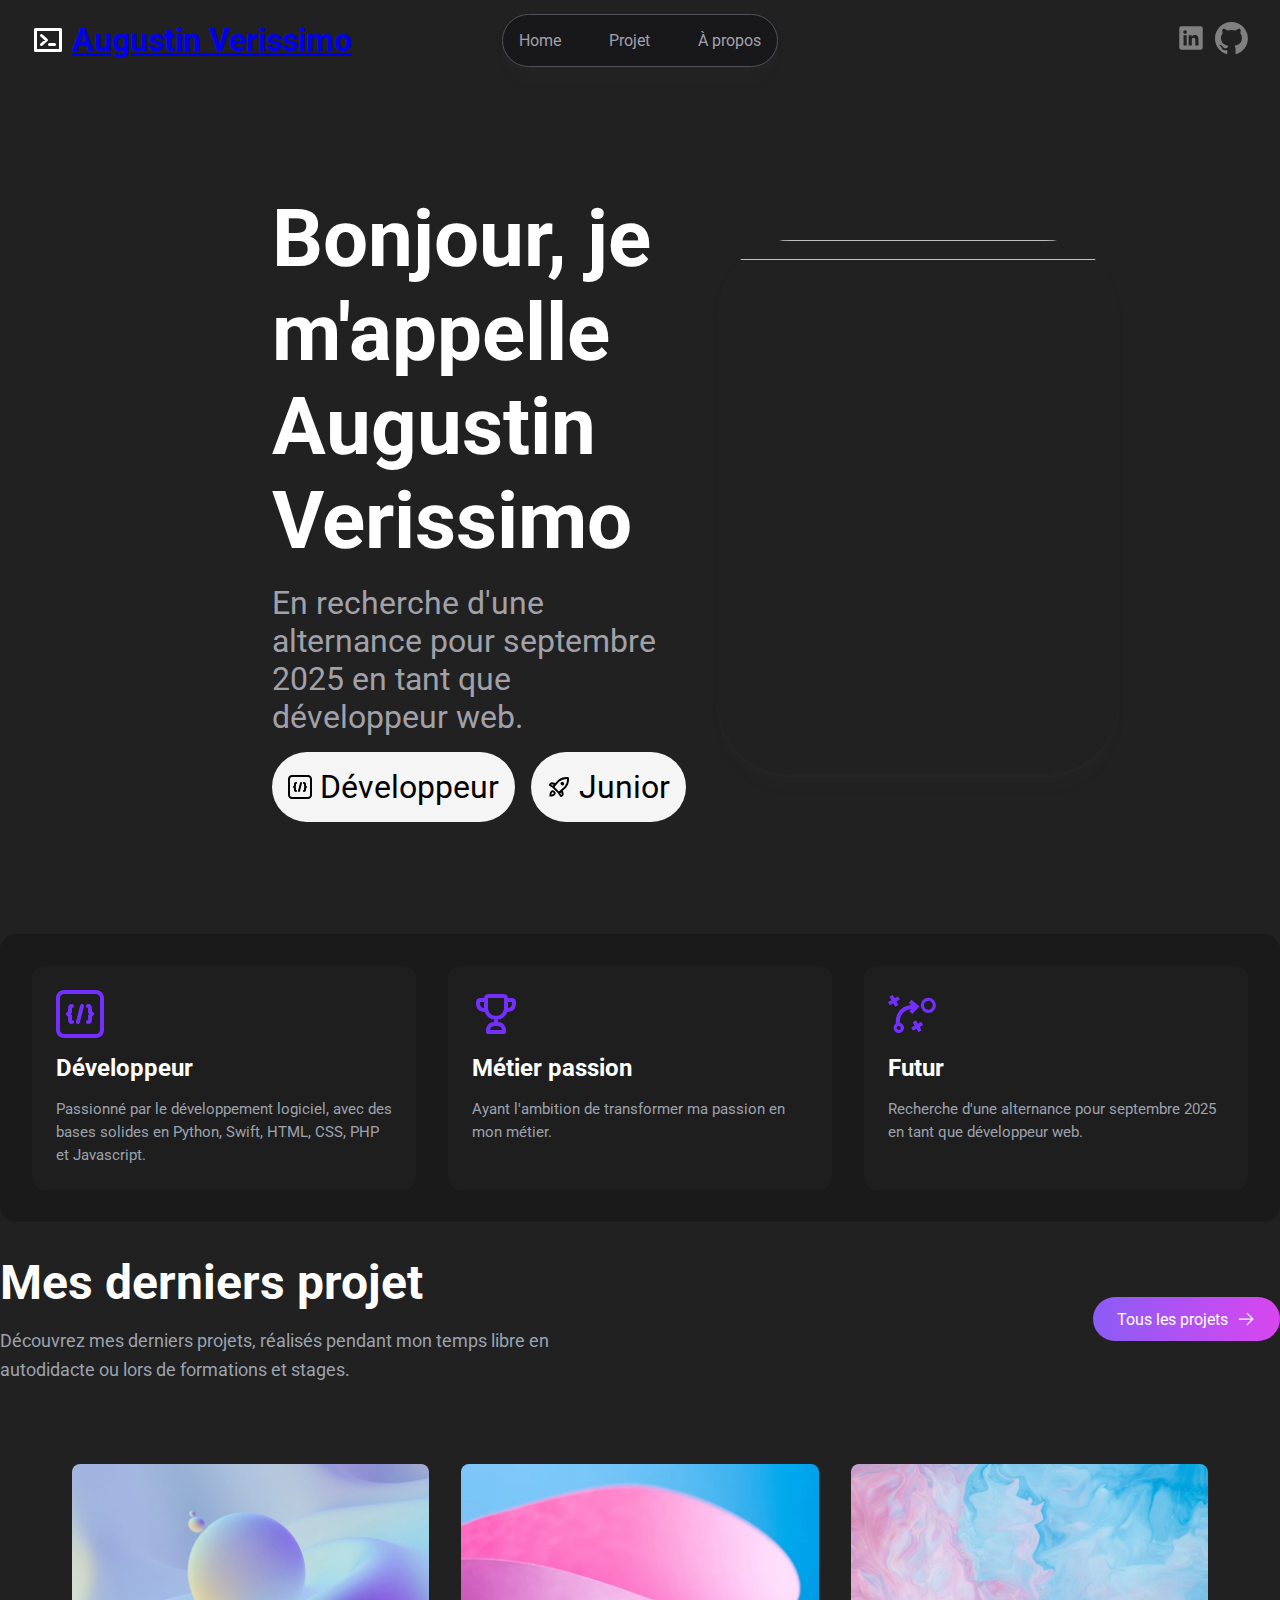
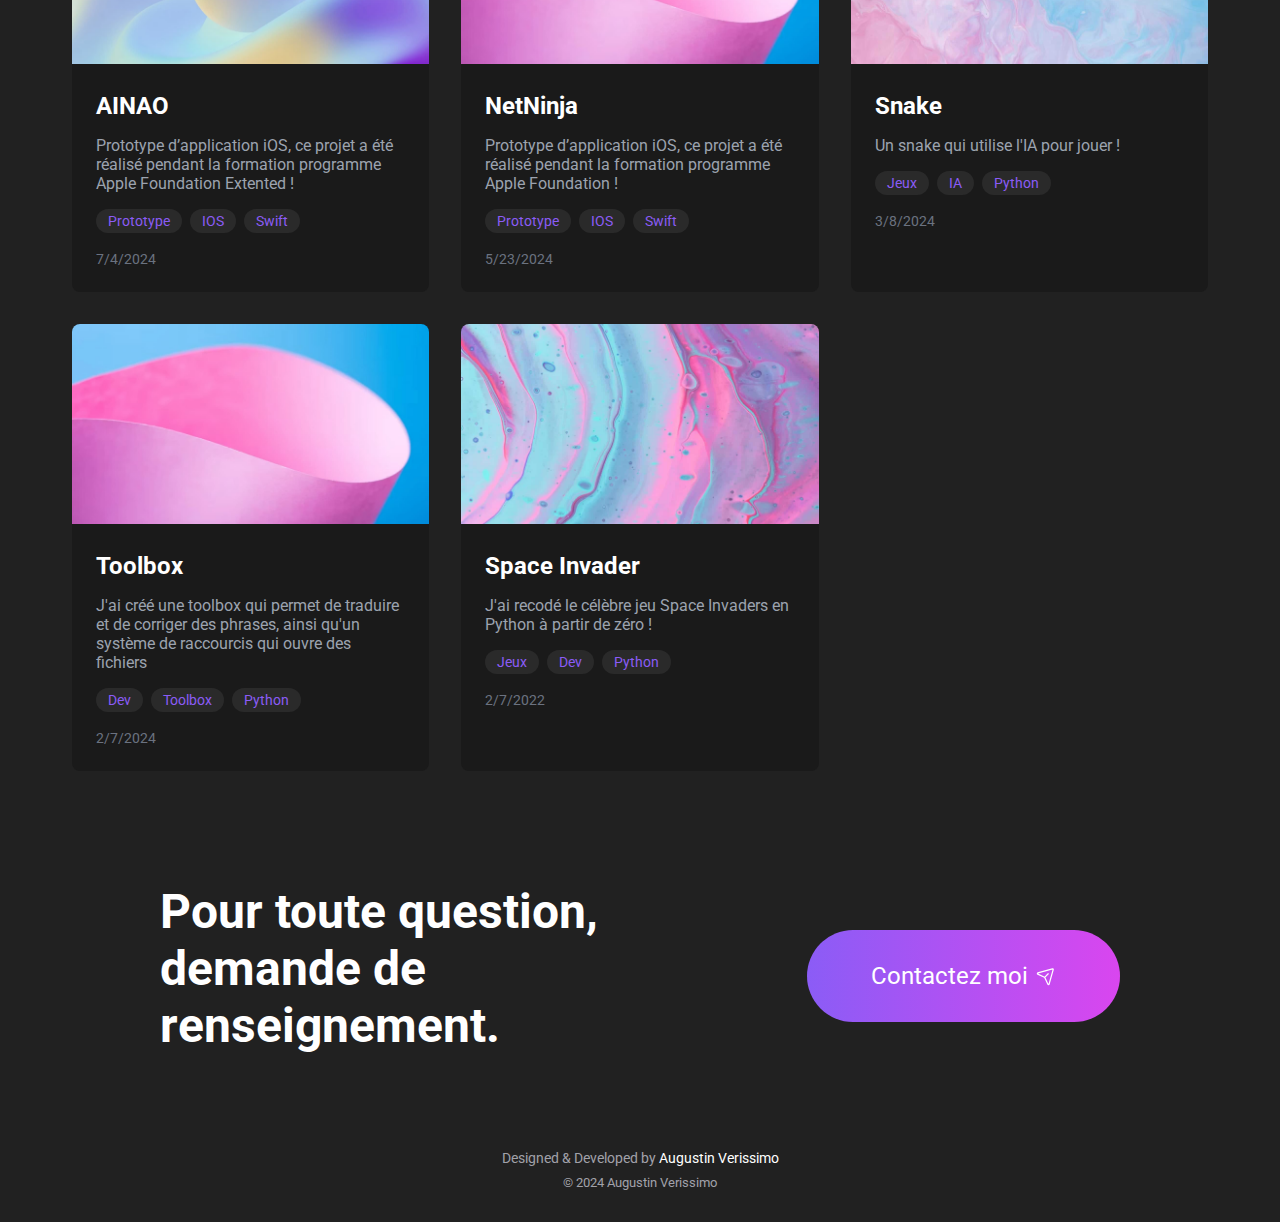
==== index.html @ 098df2f4 "Update index.html" ====
<!DOCTYPE html>
<html lang="fr">

<head>
    <meta charset="UTF-8">
    <meta name="viewport" content="width=device-width, initial-scale=1.0">
    <title>Augustin Verissimo</title>
    <link rel="icon" href="./asset/icon/terminal.svg"/>
    <link rel="stylesheet" href="./style/style.css">
    <link rel="stylesheet" href="./style/index.css">
    <link rel="preconnect" href="https://fonts.googleapis.com">
    <link rel="preconnect" href="https://fonts.gstatic.com" crossorigin>
    <meta name="google-site-verification" content="KGHOim7Q3LKawdZqn8INXHErauYiM8EXMqa62Ym7bcI" />
    <link
        href="https://fonts.googleapis.com/css2?family=Roboto:ital,wght@0,100;0,300;0,400;0,500;0,700;0,900;1,100;1,300;1,400;1,500;1,700;1,900&display=swap"
        rel="stylesheet">
    <script defer src="https://cloud.umami.is/script.js" data-website-id="8d5bf121-5ecd-46f1-9f5b-d07d9f88f7a4"></script>
</head>

<body>
    <nav>
        <div class="nav-name">
            <img src="./asset/icon/terminal.svg" alt="Terminal Icon">
            <a href="/" data-umami-event="click_logo"><h1>Augustin Verissimo</h1></a>
        </div>
        <div class="nav-item" id="nav-item">
            <a href="/" class="nav-link" data-umami-event="nav_click" data-umami-event-value="home">Home</a>
            <a href="projects.html" class="nav-link" data-umami-event="nav_click" data-umami-event-value="projects">Projet</a>
            <a href="about.html" class="nav-link" data-umami-event="nav_click" data-umami-event-value="about">À propos</a>
        </div>
        <div class="nav-social">
            <a href="https://www.linkedin.com/in/augustin-verissimo-a48b95231/" target="_blank" data-umami-event="click_linkedin">
                <img src="./asset/icon/linkedin.svg" alt="Linkedin Icon">
            </a>
            <a href="https://github.com/gus5900000" target="_blank" data-umami-event="click_github">
                <img src="./asset/icon/github-mark.svg" alt="Github Icon">
            </a>
        </div>
    </nav>

    <header>
        <!-- En tête de la page -->
         <div class="header-text">
            <h1>Bonjour, je m'appelle Augustin Verissimo</h1>
            <p>En recherche d'une alternance pour septembre 2025 en tant que développeur web.</p>
            <div class="header-role">
                <div class="header-card">
                    <img src="./asset/icon/coding.svg" alt="Icon coding">
                    <p>Développeur</p>
                </div>
                <div class="header-card">
                    <img src="./asset/icon/rocket.svg" alt="Icon rocket">
                    <p>Junior</p>
                </div>
            </div>
         </div>
         <div class="header-profil">
            <img src="./asset/portrait.webp" alt="">
         </div>
    </header>

    <section>
        <!-- Section des qualités -->
        <div class="qualite">
            <div class="qualite-icon">
                <img src="./asset/icon/coding.svg" alt="Icon coding">
            </div>
            <div class="qualite-name">
                <h1>Développeur</h1>
            </div>
            <div class="qualite-desc">
                Passionné par le développement logiciel, avec des bases solides en Python, Swift, HTML, CSS, PHP et Javascript.
            </div>
        </div>

        <div class="qualite">
            <div class="qualite-icon">
                <img src="./asset/icon/trophy.svg" alt="Icon Trophée">
            </div>
            <div class="qualite-name">
                <h1>Métier passion</h1>
            </div>
            <div class="qualite-desc">
                Ayant l'ambition de transformer ma passion en mon métier.
            </div>
        </div>

        <div class="qualite">
            <div class="qualite-icon">
                <img src="./asset/icon/strategy-icon.svg" alt="">
            </div>
            <div class="qualite-name">
                <h1>Futur</h1>
            </div>
            <div class="qualite-desc">
                Recherche d'une alternance pour septembre 2025 en tant que développeur web.
            </div>
        </div>
    </section>

    <main>
        <!-- Section des projets -->
         <div class="project-head">
            <div class="projet-right">
                <h1>Mes derniers projet</h1>
                <p>Découvrez mes derniers projets, réalisés pendant mon temps libre en autodidacte ou lors de formations et stages.</p>
            </div>
            <div class="projet-left">
                <a href="projects.html" data-umami-event="view_all_projects">Tous les projets <svg xmlns="http://www.w3.org/2000/svg" width="40" height="40" viewBox="0 0 256 256" aria-hidden="true" stroke="currentcolor" fill="currentcolor" style="--size:1.2em" class="astro-patnjmll" data-astro-cid-patnjmll=""> <g data-astro-cid-patnjmll=""><path fill="none" stroke-linecap="round" stroke-linejoin="round" stroke-width="16" d="M40 128h176m-72-72 72 72-72 72"></path></g>  </svg></a>
            </div>
         </div>
         
         <div id="projects-container">
            <!-- Les projets seront injectés ici -->
         </div>
    </main>

    <aside>
        <!-- Section contact -->
         <div class="contact">
            <div class="contact-right">
                <h1>Pour toute question, demande de renseignement.</h1>
            </div>
            <div class="contact-left">
                <a href="mailto:augustin.verissimo@gmail.com" data-umami-event="click_contact">
                    Contactez moi
                    <svg xmlns="http://www.w3.org/2000/svg" width="40" height="40" viewBox="0 0 256 256" aria-hidden="true" stroke="currentcolor" fill="currentcolor" style="--size:1.2em" class="astro-patnjmll" data-astro-cid-patnjmll=""> <g data-astro-cid-patnjmll=""><path fill="none" stroke-linecap="round" stroke-linejoin="round" stroke-width="16" d="M210.3 35.9 23.9 88.4a8 8 0 0 0-1.2 15l85.6 40.5a7.8 7.8 0 0 1 3.8 3.8l40.5 85.6a8 8 0 0 0 15-1.2l52.5-186.4a7.9 7.9 0 0 0-9.8-9.8Zm-99.4 109.2 45.2-45.2"></path></g>  </svg>  </a>
            </div>
         </div>
    </aside>

    <footer>
        <div class="footer-content">
            <div class="footer-text">
                Designed & Developed by <a href="https://github.com/gus5900000" class="footer-link"
                    target="_blank" data-umami-event="click_footer">Augustin Verissimo</a>
            </div>
            <div class="footer-copyright">
                &copy; 2024 Augustin Verissimo
            </div>
        </div>
    </footer>

    <script src="./script/project.js"></script>
    <script src="./script/script.js"></script>
    
</body>

</html>
---- style/style.css ----
* {
    margin: 0;
    padding: 0;
    box-sizing: border-box;
}

body {
    background-color: #212121;
    color: #fff;
    font-family: "Roboto", sans-serif;
}

nav {
    display: flex;
    align-items: center;
    justify-content: space-between; 
    flex-direction: row;
    height: 5rem;
    padding: 0 2rem;
    position: relative; 
}

.nav-name {
    display: flex;
    flex-direction: row;
    align-items: center;
    margin-right: auto; 
    gap: 0.5rem;
}

.nav-name img {
    filter: invert(100%);
    height: 2rem;
}

.nav-item {
    position: absolute;
    left: 50%;
    transform: translateX(-50%); 
    display: flex;
    flex-direction: row;
    gap: 3rem;
    border: 1px solid transparent;
    border-radius:  5rem;
    border-color: #52525B;
    padding: 1rem;
    background-color: #18181B;
    transition: box-shadow 0.3s ease;
    box-shadow: 
    0px 16px 10px rgba(82, 82, 91, 0.03),
    0px 7px 7px rgba(82, 82, 91, 0.05),  
    0px 2px 4px rgba(82, 82, 91, 0.06);  
}

.nav-item a {
    text-decoration: none;
    color: #A1A1AA;
    transition:transform 0.3s ease, color 0.3s ease;
}


.nav-item a:hover {
    transform: scale(1.1);
    color: #fff;
}

.nav-social {
    margin-left: auto;
    display: flex;
    gap: 0.5rem;
}

.nav-social a  {
    text-decoration: none;
    transition:transform 0.3s ease, filter 0.3s ease;
    filter: invert(50%);
}

.nav-social a:hover {
    transform: scale(1.1);
    filter: invert(100%);
}

.nav-social img {
    height: 2rem;
}

footer {
    color: #A1A1AA;
    padding: 2rem 0;
    text-align: center; 
}

.footer-content {
    max-width: 1200px;
    margin: 0 auto;
    display: flex;
    flex-direction: column;
    align-items: center;
    gap: 0.5rem;
  }
  
  .footer-text {
    font-size: 0.9rem;
  }
  
  .footer-link {
    color: #fff;
    text-decoration: none;
  }
  
  .footer-link:hover {
    text-decoration: underline;
  }
  
  .footer-copyright {
    font-size: 0.8rem;
  }
---- style/index.css ----
header {
    display: flex;
    align-items: center;
    justify-content: space-between; 
    gap: 2rem; 
    padding: 2rem;
    margin-left: 15rem;
    margin-right: 15rem;
    margin-top: 5rem;
}

.header-text {
    flex: 1; 
    display: flex;
    flex-direction: column; 
    gap: 1rem; 
}

.header-text h1 {
    max-width: 15ch;
    font-size: 5rem;
}

.header-text p {
    max-width: 35ch;
    font-size: 2rem;
    color: #A1A1AA;
}

.header-role {
    display: flex;
    gap: 1rem;
}

.header-card {
    display: flex;
    align-items: center;
    gap: 0.5rem; 
    padding: 1rem;
    background-color: #f5f5f5; 
    border-radius: 100px; 
}

.header-card p{
    color: #000;
}

.header-card img {
    width: 24px; 
    height: 24px;
}

.header-profil {
    flex-shrink: 0;
    width: 400px;
}

.header-profil img {
    width: 100%;
    height: auto;
    border-radius: 8px; 
    object-fit: cover;
    aspect-ratio: 3/4;
    object-position: top;
    border-radius: 4.5rem;
    box-shadow: 
    0px 16px 10px rgba(82, 82, 91, 0.03),
    0px 7px 7px rgba(82, 82, 91, 0.05),  
    0px 2px 4px rgba(82, 82, 91, 0.06);  

}



section {
    display: flex;
    justify-content: space-between;
    gap: 2rem;
    padding: 2rem;
    background-color: #1a1a1a;
    border-radius: 1rem;
    max-width: 90rem;
    margin: 0 auto;
    margin-top: 5rem;
}

.qualite {
    flex: 1;
    display: flex;
    flex-direction: column;
    gap: 1rem;
    padding: 1.5rem;
    background-color: #1e1e1e;
    border-radius: 0.75rem;
    transition: transform 0.3s ease;
}

.qualite:hover {
    transform: translateY(-5px);
}

.qualite-icon {
    width: 48px;
    height: 48px;
}

.qualite-icon img {
    width: 100%;
    height: 100%;
    filter: invert(37%) sepia(93%) saturate(7471%) hue-rotate(257deg) brightness(101%) contrast(101%);
}

.qualite-name h1 {
    color: white;
    font-size: 1.5rem;
    font-weight: bold;
    margin: 0;
}

.qualite-desc {
    color: #9ca3af;
    font-size: 0.95rem;
    line-height: 1.5;
}

main {
    padding-top: 2rem;
    max-width: 90rem;
    margin: 0 auto;
}

.project-head {
    display: flex;
    justify-content: space-between;
    align-items: center;
    gap: 2rem;
    margin-bottom: 3rem;
}

.projet-right {
    flex: 1; /* Prend l'espace disponible */
}

.projet-right h1 {
    font-size: 3rem;
    color: white;
    margin: 0 0 1rem 0;
}

.projet-right p {
    color: #9ca3af; /* Gris clair pour le texte */
    font-size: 1.1rem;
    line-height: 1.6;
    max-width: 600px; /* Limite la largeur du texte */
}

.projet-left a {
    display: flex;
    align-items: center;
    gap: 0.5rem;
    padding: 0.75rem 1.5rem;
    background: linear-gradient(to right, #8b5cf6, #d946ef); /* Dégradé violet-rose */
    color: white;
    text-decoration: none;
    border-radius: 100px; /* Coins très arrondis */
    font-size: 1rem;
    transition: all 0.3s ease;
}

.projet-left a:hover {
    transform: translateY(-2px);
    box-shadow: 0 4px 12px rgba(139, 92, 246, 0.3);
}

.projet-left svg {
    width: 20px;
    height: 20px;
    transition: transform 0.3s ease;
}

.projet-left a:hover svg {
    transform: translateX(5px);
}


.projects-grid {
    display: grid;
    grid-template-columns: repeat(auto-fill, minmax(300px, 1fr));
    gap: 2rem;
    padding: 2rem;
    justify-content: center;
    margin: auto;
    max-width: 1200px; 
    pointer-events: none;

}

.project-card {
    background: #1a1a1a;
    border-radius: 0.5rem;
    overflow: hidden;
    transition: transform 0.3s ease;
}

.project-card:hover {
    transform: translateY(-5px);
}

.project-image img {
    width: 100%;
    height: 200px;
    object-fit: cover;
}

.project-content {
    padding: 1.5rem;
}

.project-content h3 {
    color: white;
    margin: 0 0 1rem;
    font-size: 1.5rem;
}

.project-content p {
    color: #9ca3af;
    margin-bottom: 1rem;
}

.project-tags {
    display: flex;
    gap: 0.5rem;
    flex-wrap: wrap;
    margin-bottom: 1rem;
}

.tag {
    background: #2a2a2a;
    color: #8b5cf6;
    padding: 0.25rem 0.75rem;
    border-radius: 100px;
    font-size: 0.875rem;
}

time {
    color: #6b7280;
    font-size: 0.875rem;
}



.contact {
    display: flex;
    justify-content: space-between;
    align-items: center;
    gap: 2rem;
    margin-bottom: 3rem;
    margin-left: 10rem;
    margin-right: 10rem;
    margin-top: 5rem;
}

.contact-right {
    flex: 1; 
}

.contact-right h1 {
    font-size: 3rem;
    color: white;
    margin: 0 0 1rem 0;
    max-width: 700px;
}

.contact-left a {
    display: flex;
    align-items: center;
    gap: 0.5rem;
    padding: 2rem 4rem;
    background: linear-gradient(to right, #8b5cf6, #d946ef);
    color: white;
    text-decoration: none;
    border-radius: 100px;
    font-size: 1.5rem;
    transition: all 0.3s ease;
}

.contact-left a:hover {
transform: translateY(-2px);
box-shadow: 0 4px 12px rgba(139, 92, 246, 0.3);
}

.contact-left svg {
width: 20px;
height: 20px;
transition: transform 0.3s ease; 
}

.contact-left a:hover svg {
transform: translateX(5px); 
}
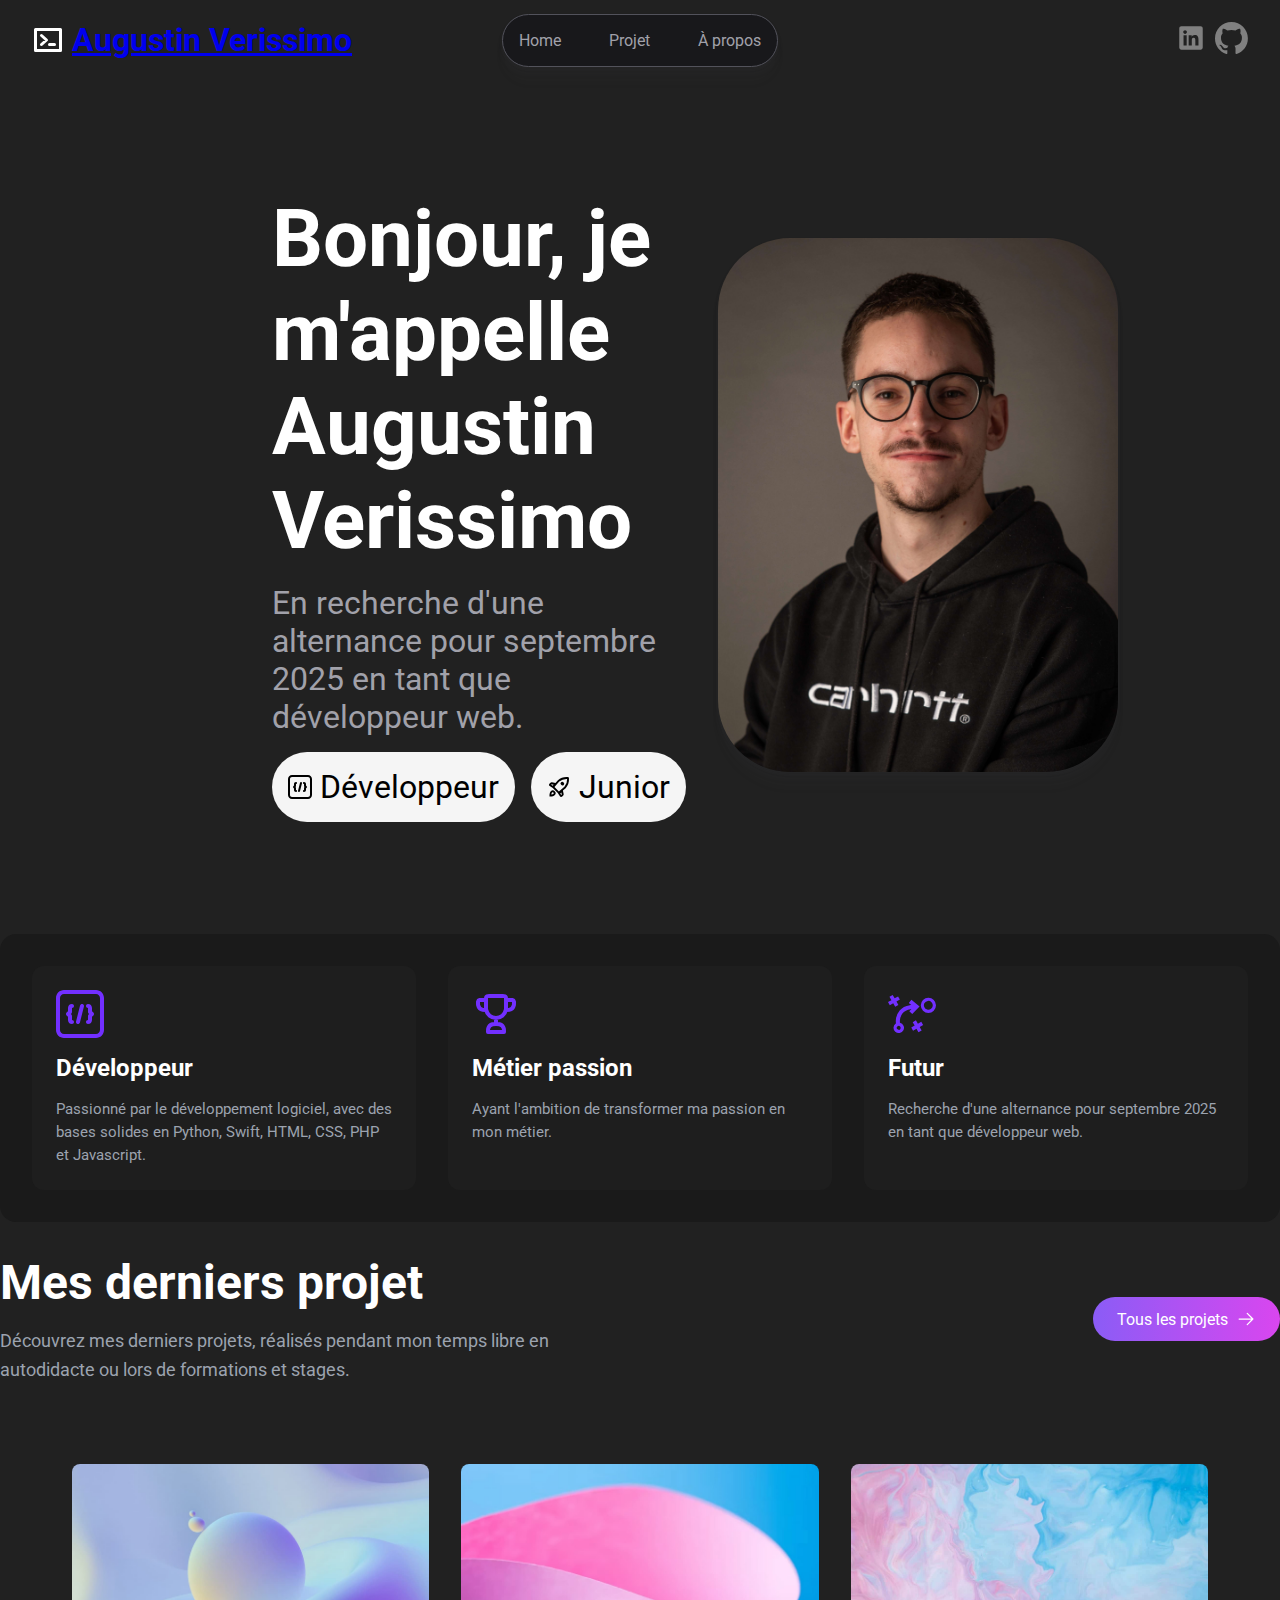
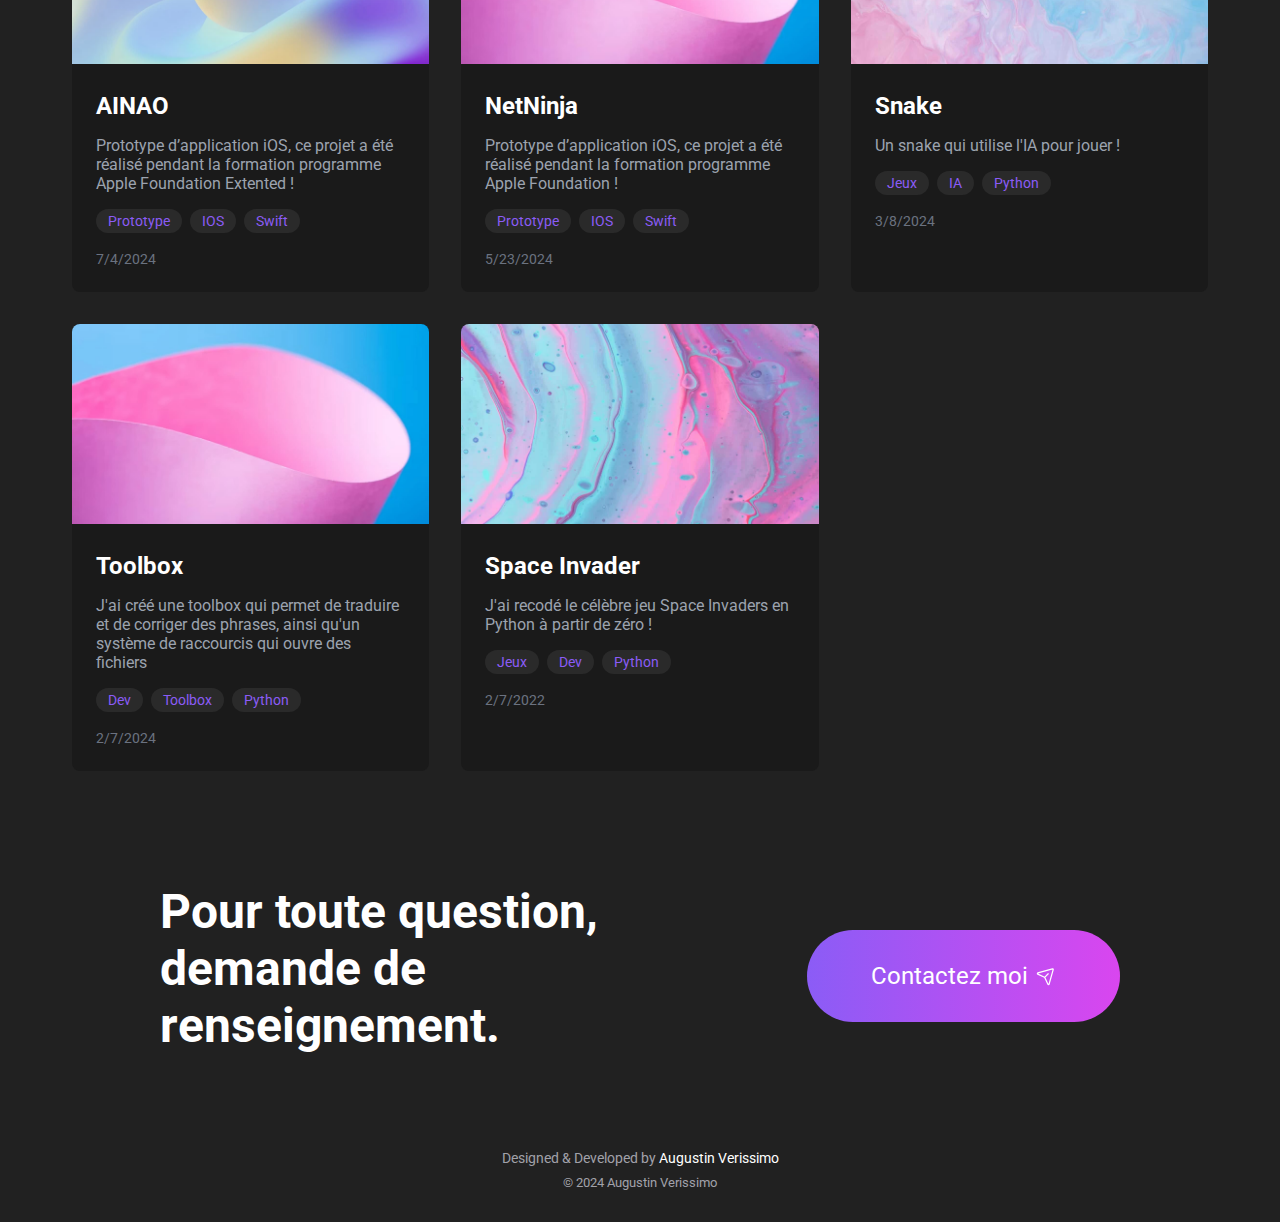
==== commit 2398c8fb: "SEO OPTIMISATION" ====
--- a/index.html
+++ b/index.html
@@ -5,12 +5,16 @@
     <meta charset="UTF-8">
     <meta name="viewport" content="width=device-width, initial-scale=1.0">
     <title>Augustin Verissimo</title>
-    <link rel="icon" href="./asset/icon/terminal.svg"/>
+    <link rel="icon" href="./asset/icon/terminal.ico"/>
     <link rel="stylesheet" href="./style/style.css">
     <link rel="stylesheet" href="./style/index.css">
     <link rel="preconnect" href="https://fonts.googleapis.com">
     <link rel="preconnect" href="https://fonts.gstatic.com" crossorigin>
     <meta name="google-site-verification" content="KGHOim7Q3LKawdZqn8INXHErauYiM8EXMqa62Ym7bcI" />
+    <meta name="description" content="Portfolio d'Augustin Verissimo, développeur web en recherche d'alternance pour septembre 2025. Découvrez mes projets, compétences et parcours.">
+    <meta name="keywords" content="Augustin Verissimo, développeur web, portfolio, alternance, HTML, CSS, JavaScript, Python, Swift, PHP">
+    <meta name="author" content="Augustin Verissimo">
+
     <link
         href="https://fonts.googleapis.com/css2?family=Roboto:ital,wght@0,100;0,300;0,400;0,500;0,700;0,900;1,100;1,300;1,400;1,500;1,700;1,900&display=swap"
         rel="stylesheet">
@@ -18,7 +22,7 @@
 </head>
 
 <body>
-    <nav>
+    <nav aria-label="Navigation principale">
         <div class="nav-name">
             <img src="./asset/icon/terminal.svg" alt="Terminal Icon">
             <a href="/" data-umami-event="click_logo"><h1>Augustin Verissimo</h1></a>
@@ -55,7 +59,7 @@
             </div>
          </div>
          <div class="header-profil">
-            <img src="./asset/portrait.webp" alt="">
+            <img src="./asset/portrait.jpg" alt="Photo d'Augustin Verissimo">
          </div>
     </header>
 
@@ -87,7 +91,7 @@
 
         <div class="qualite">
             <div class="qualite-icon">
-                <img src="./asset/icon/strategy-icon.svg" alt="">
+                <img src="./asset/icon/strategy-icon.svg" alt="Icône stratégie">
             </div>
             <div class="qualite-name">
                 <h1>Futur</h1>
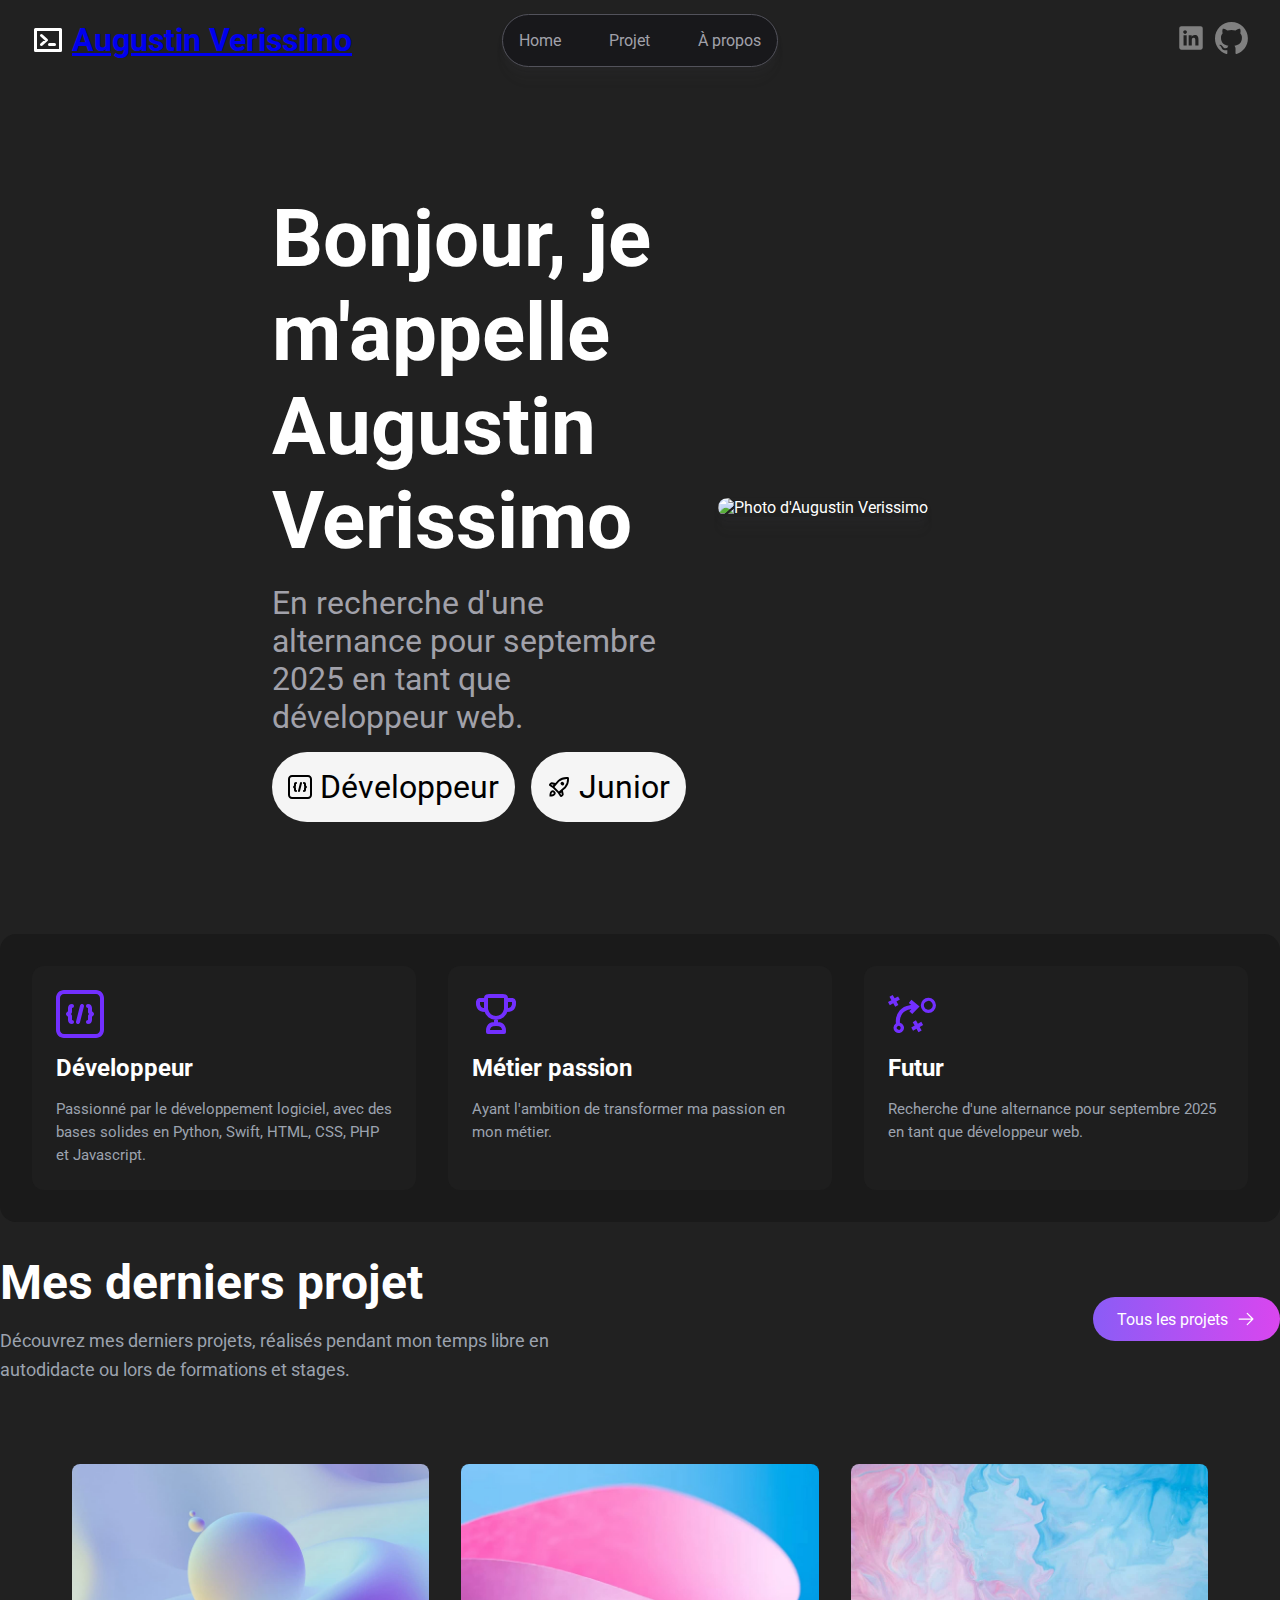
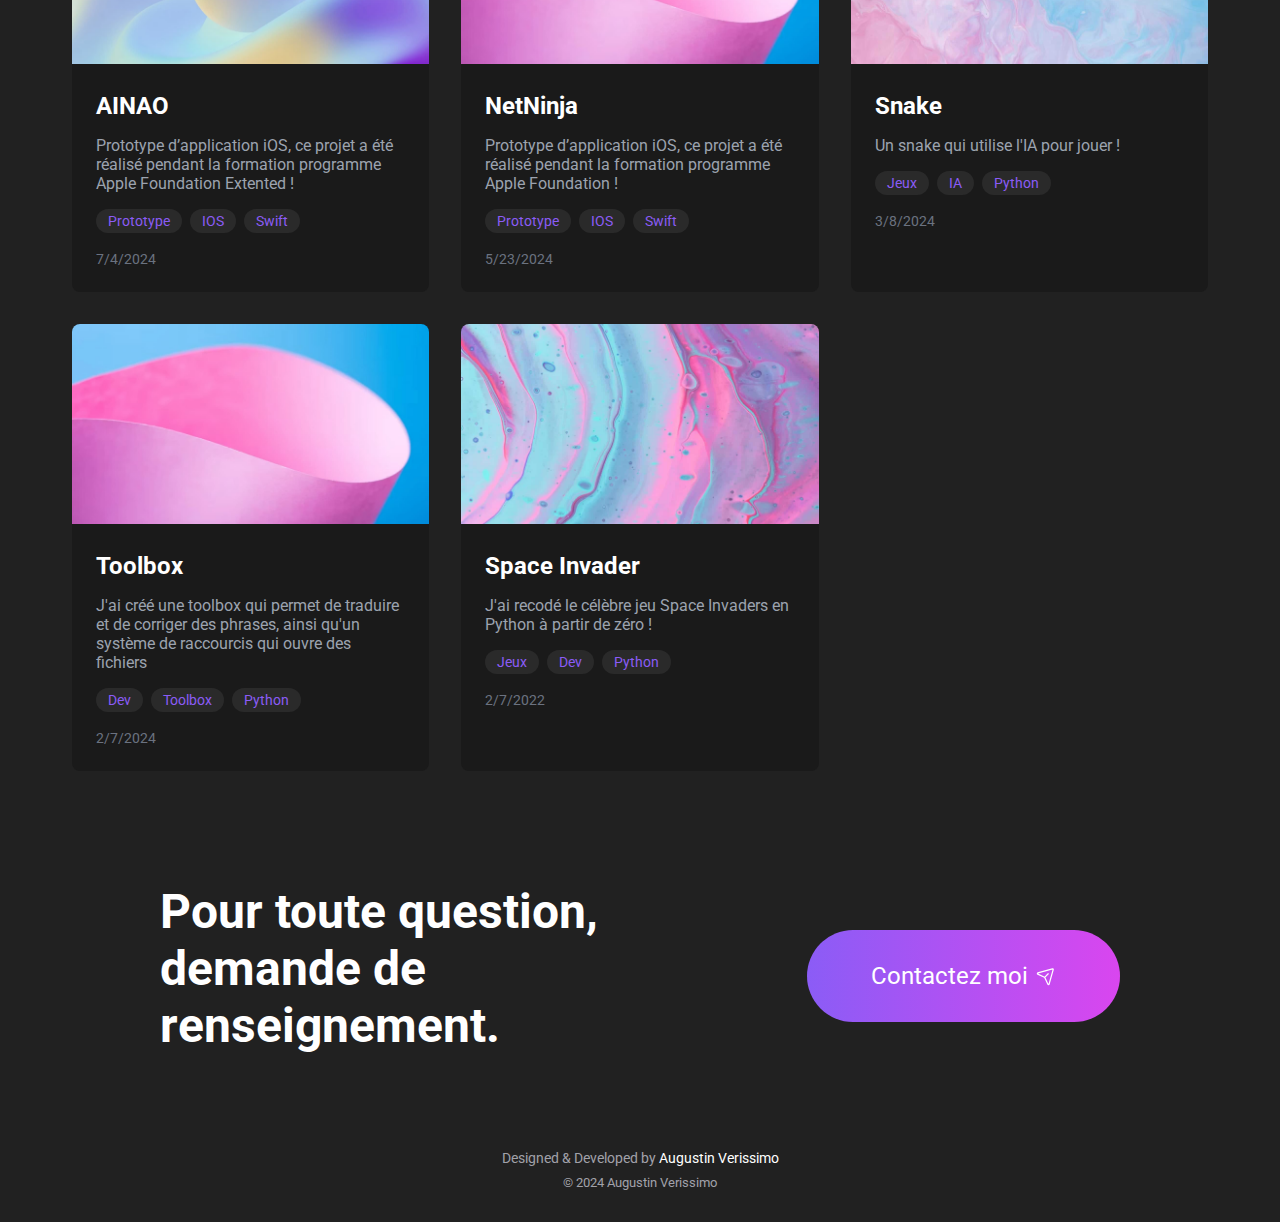
==== commit 7d7d3524: "Optimisation Photo" ====
--- a/index.html
+++ b/index.html
@@ -59,7 +59,7 @@
             </div>
          </div>
          <div class="header-profil">
-            <img src="./asset/portrait.jpg" alt="Photo d'Augustin Verissimo">
+            <img src="./asset/portrait.webp" alt="Photo d'Augustin Verissimo">
          </div>
     </header>
 
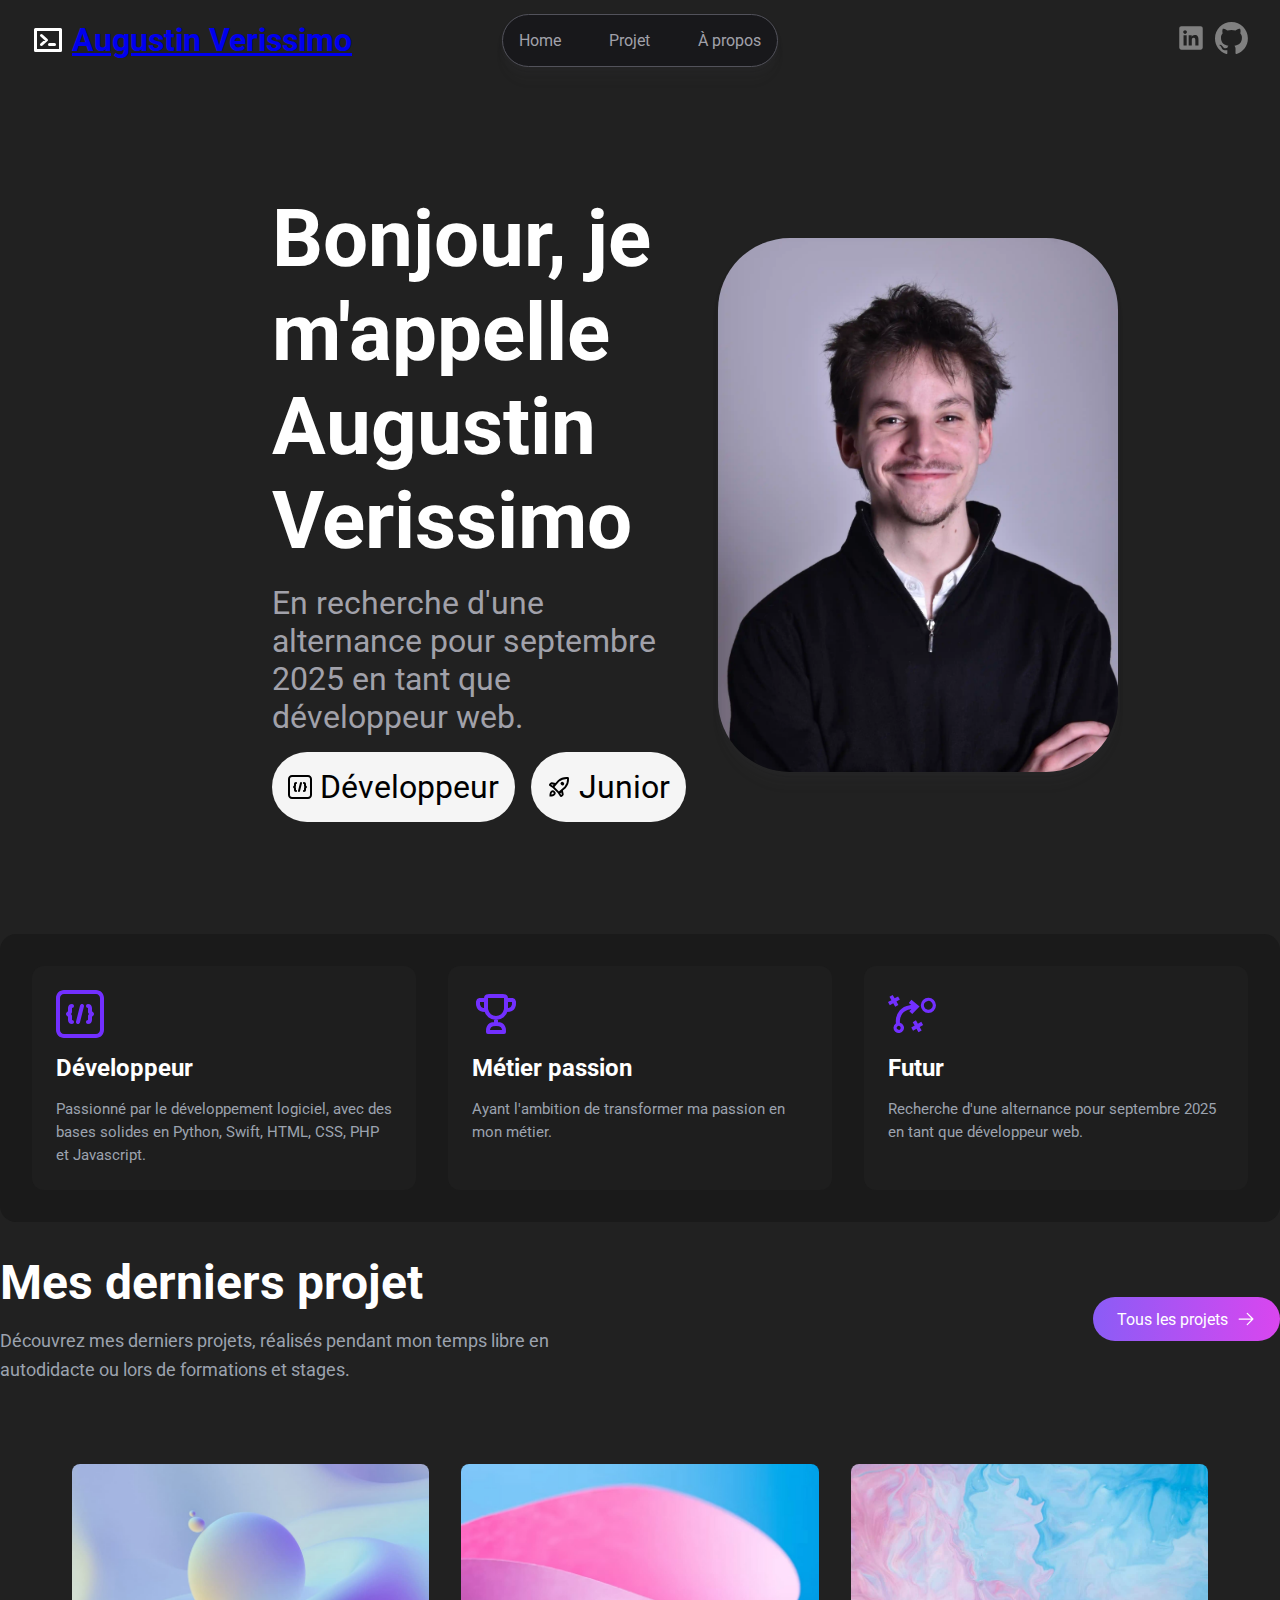
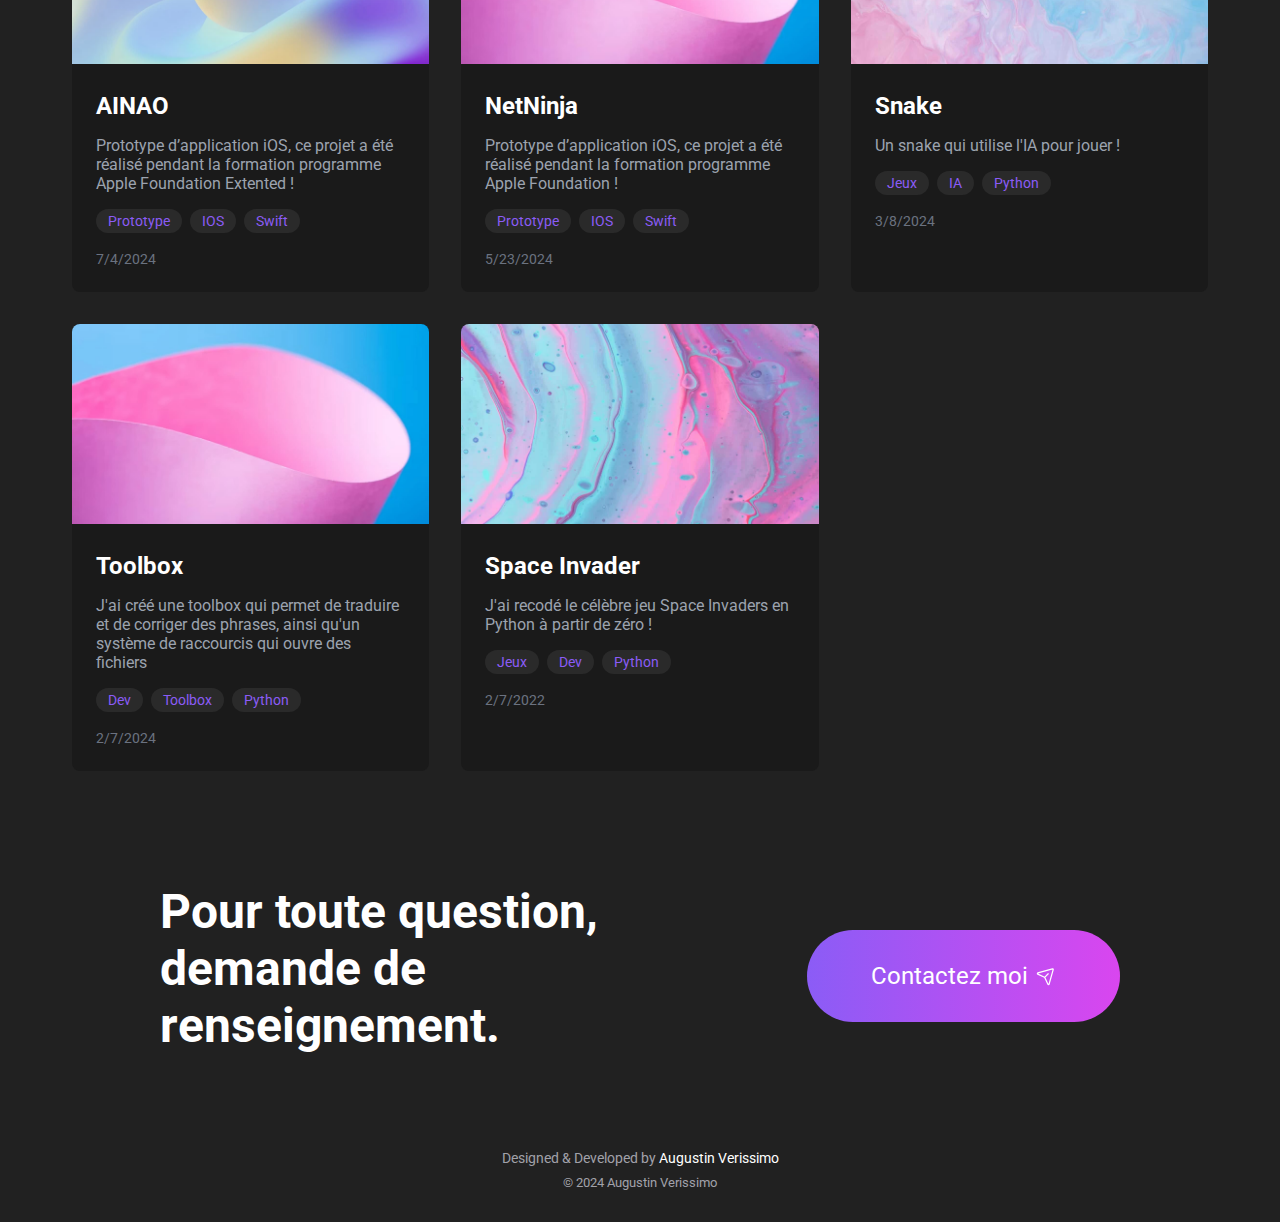
==== commit e860c81d: "Ajust SEO" ====
--- a/index.html
+++ b/index.html
@@ -5,7 +5,7 @@
     <meta charset="UTF-8">
     <meta name="viewport" content="width=device-width, initial-scale=1.0">
     <title>Augustin Verissimo</title>
-    <link rel="icon" href="./asset/icon/terminal.ico"/>
+    <link rel="icon" href="./asset/icon/terminal.svg"/>
     <link rel="stylesheet" href="./style/style.css">
     <link rel="stylesheet" href="./style/index.css">
     <link rel="preconnect" href="https://fonts.googleapis.com">
@@ -14,10 +14,12 @@
     <meta name="description" content="Portfolio d'Augustin Verissimo, développeur web en recherche d'alternance pour septembre 2025. Découvrez mes projets, compétences et parcours.">
     <meta name="keywords" content="Augustin Verissimo, développeur web, portfolio, alternance, HTML, CSS, JavaScript, Python, Swift, PHP">
     <meta name="author" content="Augustin Verissimo">
-
-    <link
-        href="https://fonts.googleapis.com/css2?family=Roboto:ital,wght@0,100;0,300;0,400;0,500;0,700;0,900;1,100;1,300;1,400;1,500;1,700;1,900&display=swap"
-        rel="stylesheet">
+    <link href="https://fonts.googleapis.com/css2?family=Roboto:wght@400;700&display=swap" rel="stylesheet">
+    <meta name="theme-color" content="#212121">
+    <link rel="preload" as="image" href="./asset/portrait.webp">
+    <meta property="og:title" content="Augustin Verissimo - Développeur Web">
+    <meta property="og:description" content="Portfolio d'Augustin Verissimo, développeur web en recherche d'alternance">
+    <meta property="og:image" content="./asset/portrait.webp">
     <script defer src="https://cloud.umami.is/script.js" data-website-id="8d5bf121-5ecd-46f1-9f5b-d07d9f88f7a4"></script>
 </head>
 
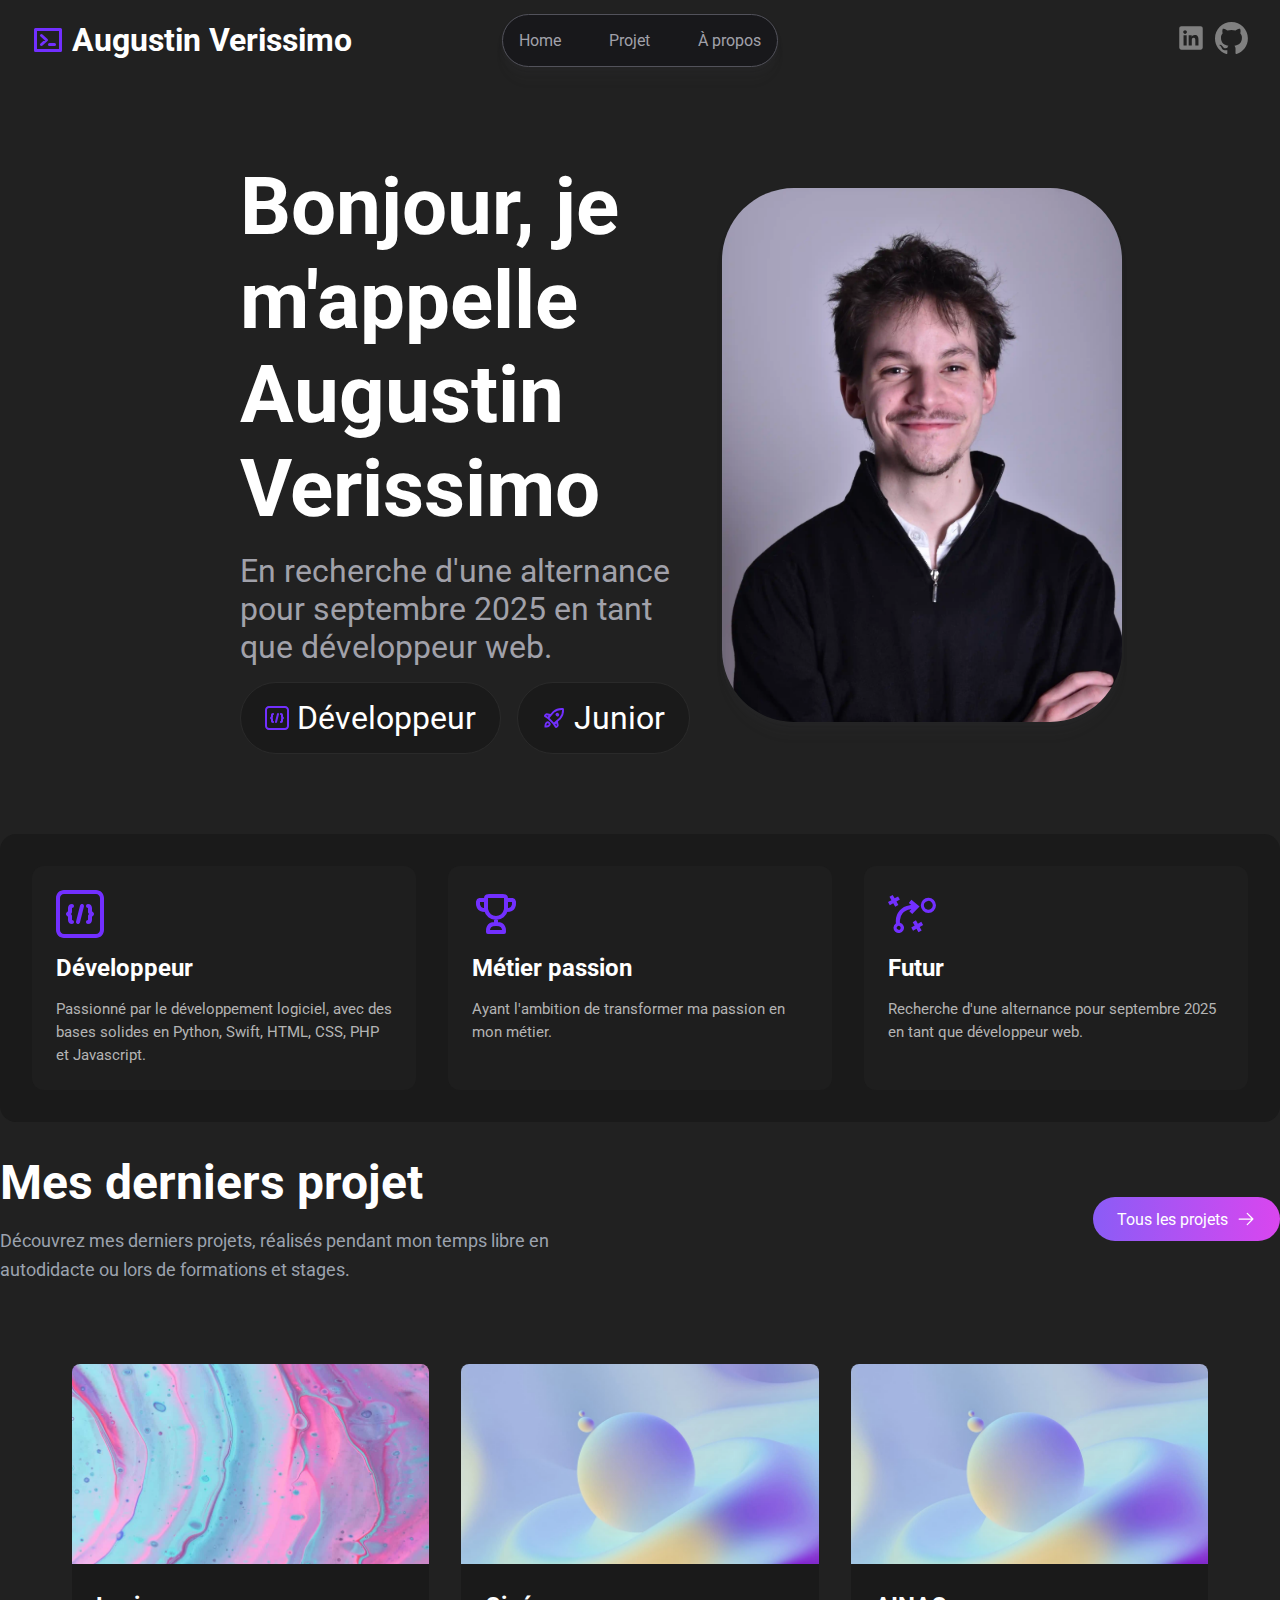
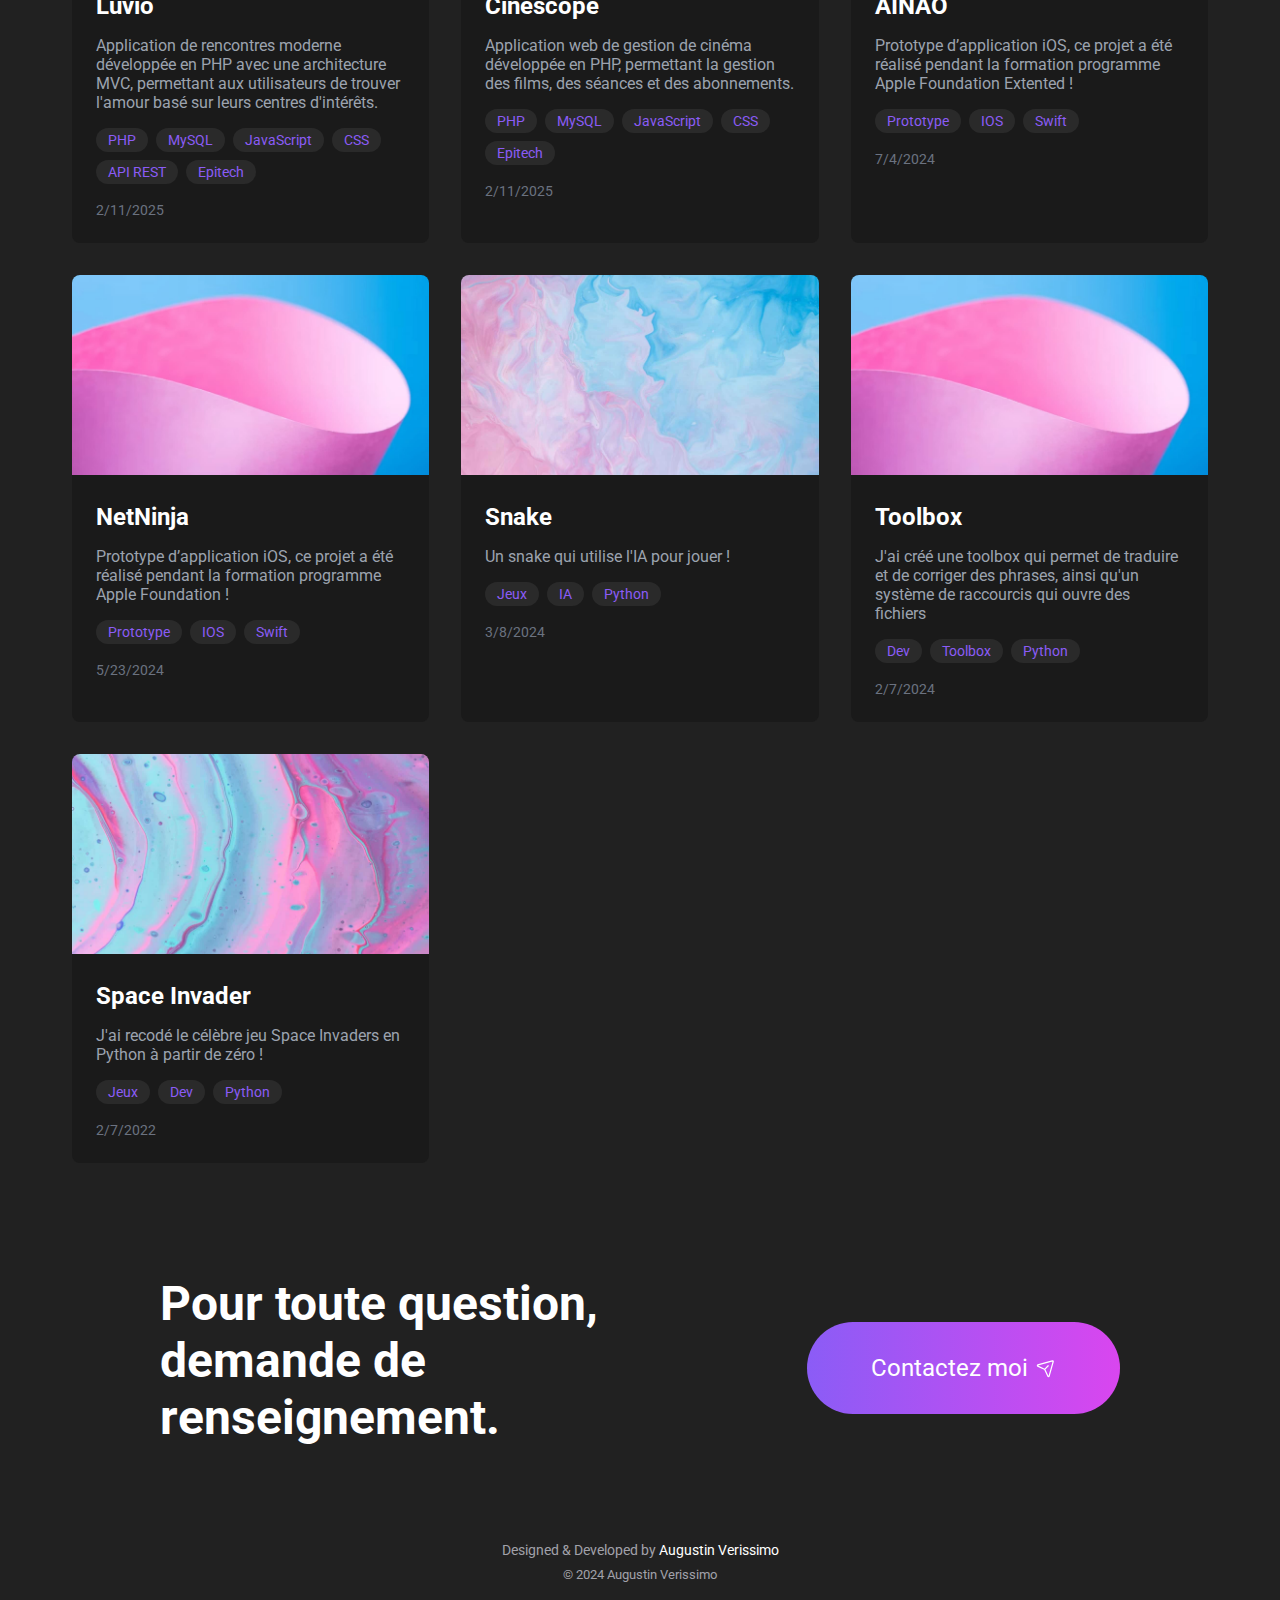
==== commit 187036d4: "optimize SEO" ====
--- a/index.html
+++ b/index.html
@@ -4,7 +4,7 @@
 <head>
     <meta charset="UTF-8">
     <meta name="viewport" content="width=device-width, initial-scale=1.0">
-    <title>Augustin Verissimo</title>
+    <title>Augustin Verissimo - Portfolio</title>
     <link rel="icon" href="./asset/icon/terminal.svg"/>
     <link rel="stylesheet" href="./style/style.css">
     <link rel="stylesheet" href="./style/index.css">
--- a/style/style.css
+++ b/style/style.css
@@ -13,55 +13,64 @@
 nav {
     display: flex;
     align-items: center;
-    justify-content: space-between; 
+    justify-content: space-between;
     flex-direction: row;
     height: 5rem;
     padding: 0 2rem;
-    position: relative; 
+    position: relative;
 }
+
 
 .nav-name {
     display: flex;
     flex-direction: row;
     align-items: center;
-    margin-right: auto; 
+    margin-right: auto;
     gap: 0.5rem;
 }
 
+.nav-name a {
+    text-decoration: none;
+    color: #fff;
+}
+
 .nav-name img {
-    filter: invert(100%);
+    filter: invert(37%) sepia(93%) saturate(7471%) hue-rotate(257deg) brightness(101%) contrast(101%);
     height: 2rem;
 }
 
 .nav-item {
     position: absolute;
     left: 50%;
-    transform: translateX(-50%); 
+    transform: translateX(-50%);
     display: flex;
     flex-direction: row;
     gap: 3rem;
     border: 1px solid transparent;
-    border-radius:  5rem;
+    border-radius: 5rem;
     border-color: #52525B;
     padding: 1rem;
     background-color: #18181B;
     transition: box-shadow 0.3s ease;
-    box-shadow: 
-    0px 16px 10px rgba(82, 82, 91, 0.03),
-    0px 7px 7px rgba(82, 82, 91, 0.05),  
-    0px 2px 4px rgba(82, 82, 91, 0.06);  
+    box-shadow:
+        0px 16px 10px rgba(82, 82, 91, 0.03),
+        0px 7px 7px rgba(82, 82, 91, 0.05),
+        0px 2px 4px rgba(82, 82, 91, 0.06);
 }
 
 .nav-item a {
     text-decoration: none;
     color: #A1A1AA;
-    transition:transform 0.3s ease, color 0.3s ease;
+    transition: transform 0.3s ease, color 0.3s ease;
 }
-
 
 .nav-item a:hover {
     transform: scale(1.1);
     color: #fff;
+}
+
+.active {
+    color: #fff !important;
 }
 
 .nav-social {
@@ -70,9 +79,9 @@
     gap: 0.5rem;
 }
 
-.nav-social a  {
+.nav-social a {
     text-decoration: none;
-    transition:transform 0.3s ease, filter 0.3s ease;
+    transition: transform 0.3s ease, filter 0.3s ease;
     filter: invert(50%);
 }
 
@@ -88,7 +97,7 @@
 footer {
     color: #A1A1AA;
     padding: 2rem 0;
-    text-align: center; 
+    text-align: center;
 }
 
 .footer-content {
@@ -98,21 +107,80 @@
     flex-direction: column;
     align-items: center;
     gap: 0.5rem;
-  }
-  
-  .footer-text {
+}
+
+.footer-text {
     font-size: 0.9rem;
-  }
-  
-  .footer-link {
+}
+
+.footer-link {
     color: #fff;
     text-decoration: none;
-  }
-  
-  .footer-link:hover {
+}
+
+.footer-link:hover {
     text-decoration: underline;
-  }
-  
-  .footer-copyright {
+}
+
+.footer-copyright {
     font-size: 0.8rem;
-  }+}
+
+@media (max-width: 768px) {
+    nav {
+        flex-direction: column;
+        height: auto;
+        padding: 1rem;
+        gap: 1rem; 
+    }
+
+    .nav-name {
+        margin-right: 0;
+        width: 100%; 
+        justify-content: center; 
+    }
+
+    .nav-item {
+        position: static;
+        transform: none;
+        flex-wrap: wrap;
+        justify-content: center;
+        padding: 0.5rem;
+        gap: 1.5rem;
+        margin: 0.5rem 0; 
+    }
+
+    .nav-social {
+        margin-left: 0; 
+        width: 100%;
+        justify-content: center;
+    }
+
+    body {
+        font-size: 0.9rem;
+    }
+
+    .nav-name img {
+        height: 1.5rem;
+    }
+
+    .nav-item a {
+        font-size: 0.8rem;
+    }
+
+    .nav-social img {
+        height: 1.5rem;
+    }
+
+    .footer-content {
+        padding: 0 1rem;
+    }
+
+    .footer-text {
+        font-size: 0.8rem;
+    }
+
+    .footer-copyright {
+        font-size: 0.7rem;
+    }
+}--- a/style/index.css
+++ b/style/index.css
@@ -3,7 +3,6 @@
     align-items: center;
     justify-content: space-between; 
     gap: 2rem; 
-    padding: 2rem;
     margin-left: 15rem;
     margin-right: 15rem;
     margin-top: 5rem;
@@ -35,19 +34,26 @@
 .header-card {
     display: flex;
     align-items: center;
-    gap: 0.5rem; 
-    padding: 1rem;
-    background-color: #f5f5f5; 
-    border-radius: 100px; 
-}
-
-.header-card p{
-    color: #000;
+    gap: 0.5rem;
+    padding: 1rem 1.5rem; 
+    background: #1a1a1a;
+    border-radius: 100px;
+    transition: transform 0.3s ease;
+    border: 1px solid #2a2a2a;
+}
+
+.header-card:hover {
+    transform: translateY(-2px);
+}
+
+.header-card p {
+    color: #fff; 
 }
 
 .header-card img {
-    width: 24px; 
+    width: 24px;
     height: 24px;
+    filter: invert(37%) sepia(93%) saturate(7471%) hue-rotate(257deg) brightness(101%) contrast(101%);
 }
 
 .header-profil {
@@ -67,10 +73,7 @@
     0px 16px 10px rgba(82, 82, 91, 0.03),
     0px 7px 7px rgba(82, 82, 91, 0.05),  
     0px 2px 4px rgba(82, 82, 91, 0.06);  
-
-}
-
-
+}
 
 section {
     display: flex;
@@ -118,7 +121,7 @@
 }
 
 .qualite-desc {
-    color: #9ca3af;
+    color: #b4b4b4;
     font-size: 0.95rem;
     line-height: 1.5;
 }
@@ -138,7 +141,7 @@
 }
 
 .projet-right {
-    flex: 1; /* Prend l'espace disponible */
+    flex: 1;
 }
 
 .projet-right h1 {
@@ -148,10 +151,10 @@
 }
 
 .projet-right p {
-    color: #9ca3af; /* Gris clair pour le texte */
+    color: #9ca3af;
     font-size: 1.1rem;
     line-height: 1.6;
-    max-width: 600px; /* Limite la largeur du texte */
+    max-width: 600px;
 }
 
 .projet-left a {
@@ -159,10 +162,10 @@
     align-items: center;
     gap: 0.5rem;
     padding: 0.75rem 1.5rem;
-    background: linear-gradient(to right, #8b5cf6, #d946ef); /* Dégradé violet-rose */
+    background: linear-gradient(to right, #8b5cf6, #d946ef);
     color: white;
     text-decoration: none;
-    border-radius: 100px; /* Coins très arrondis */
+    border-radius: 100px;
     font-size: 1rem;
     transition: all 0.3s ease;
 }
@@ -181,7 +184,6 @@
 .projet-left a:hover svg {
     transform: translateX(5px);
 }
-
 
 .projects-grid {
     display: grid;
@@ -191,8 +193,6 @@
     justify-content: center;
     margin: auto;
     max-width: 1200px; 
-    pointer-events: none;
-
 }
 
 .project-card {
@@ -204,6 +204,7 @@
 
 .project-card:hover {
     transform: translateY(-5px);
+    box-shadow: 0 10px 30px rgba(139, 92, 246, 0.1);
 }
 
 .project-image img {
@@ -247,8 +248,6 @@
     font-size: 0.875rem;
 }
 
-
-
 .contact {
     display: flex;
     justify-content: space-between;
@@ -285,16 +284,119 @@
 }
 
 .contact-left a:hover {
-transform: translateY(-2px);
-box-shadow: 0 4px 12px rgba(139, 92, 246, 0.3);
+    transform: translateY(-2px);
+    box-shadow: 0 4px 12px rgba(139, 92, 246, 0.3);
 }
 
 .contact-left svg {
-width: 20px;
-height: 20px;
-transition: transform 0.3s ease; 
+    width: 20px;
+    height: 20px;
+    transition: transform 0.3s ease; 
 }
 
 .contact-left a:hover svg {
-transform: translateX(5px); 
+    transform: translateX(5px); 
+}
+
+@media screen and (max-width: 768px) {
+    header {
+        flex-direction: column;
+        margin: 2rem 1rem;
+        text-align: center;
+    }
+
+    .header-text h1 {
+        font-size: 3rem;
+        max-width: 100%;
+    }
+
+    .header-text p {
+        font-size: 1.2rem;
+        max-width: 100%;
+    }
+
+    .header-role {
+        justify-content: center;
+        flex-wrap: wrap;
+    }
+
+    .header-profil {
+        width: 100%;
+        max-width: 300px;
+    }
+
+    section {
+        flex-direction: column;
+        margin: 2rem 1rem;
+        padding: 1rem;
+    }
+
+    .project-head {
+        flex-direction: column;
+        text-align: center;
+        padding: 0 1rem;
+    }
+
+    .projet-right h1 {
+        font-size: 2rem;
+    }
+
+    .projet-right p {
+        font-size: 1rem;
+    }
+
+    .projects-grid {
+        grid-template-columns: 1fr;
+        padding: 1rem;
+        gap: 1rem;
+    }
+
+    .contact {
+        flex-direction: column;
+        text-align: center;
+        margin: 2rem 1rem;
+    }
+
+    .contact-right h1 {
+        font-size: 2rem;
+        max-width: 100%;
+    }
+
+    .contact-left a {
+        padding: 1rem 2rem;
+        font-size: 1.2rem;
+        width: 100%;
+        justify-content: center;
+    }
+}
+
+
+@media screen and (max-width: 480px) {
+    .header-text h1 {
+        font-size: 2.5rem;
+    }
+
+    .header-card {
+        padding: 0.75rem 1rem;
+    }
+
+    .header-card p {
+        font-size: 0.9rem;
+    }
+
+    .project-content h3 {
+        font-size: 1.2rem;
+    }
+
+    .qualite {
+        padding: 1rem;
+    }
+
+    .qualite-name h1 {
+        font-size: 1.2rem;
+    }
+
+    .qualite-desc {
+        font-size: 0.85rem;
+    }
 }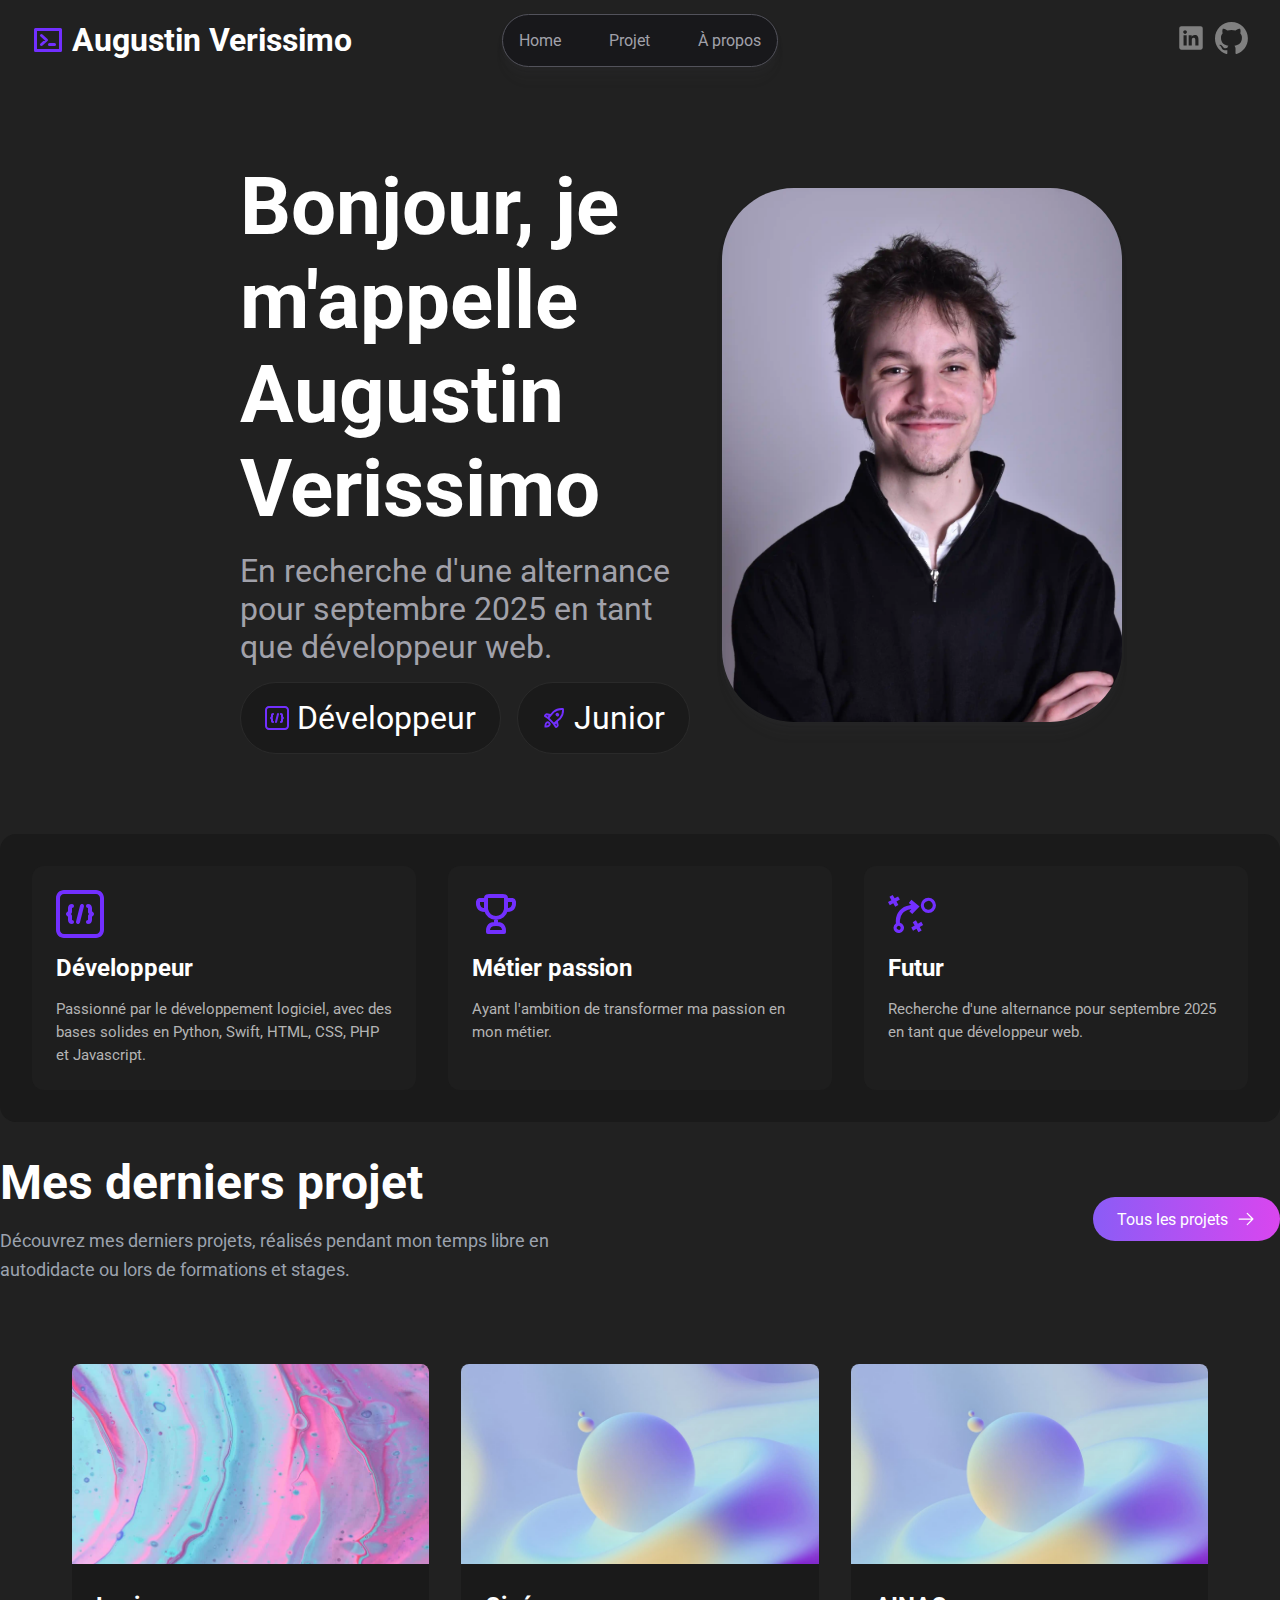
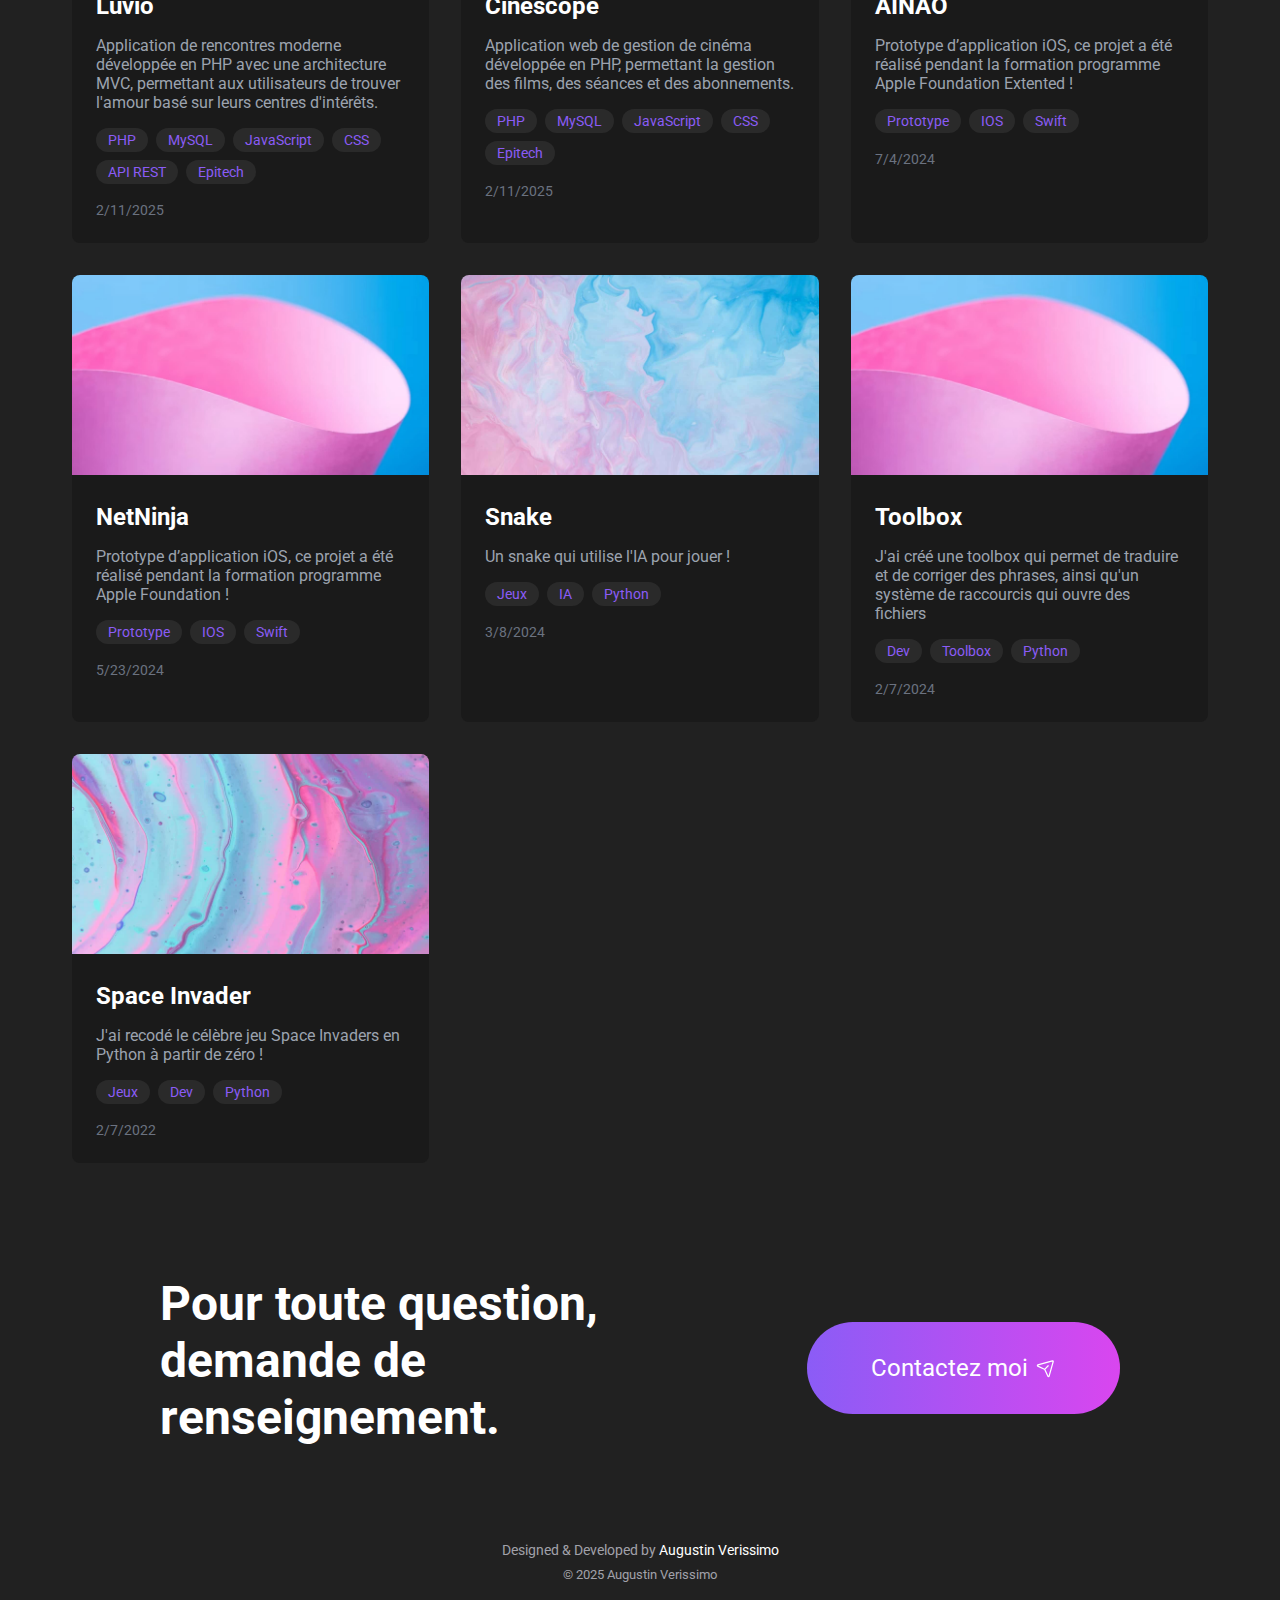
==== commit 79423fe9: "Update copyright date" ====
--- a/index.html
+++ b/index.html
@@ -142,7 +142,7 @@
                     target="_blank" data-umami-event="click_footer">Augustin Verissimo</a>
             </div>
             <div class="footer-copyright">
-                &copy; 2024 Augustin Verissimo
+                &copy; 2025 Augustin Verissimo
             </div>
         </div>
     </footer>
